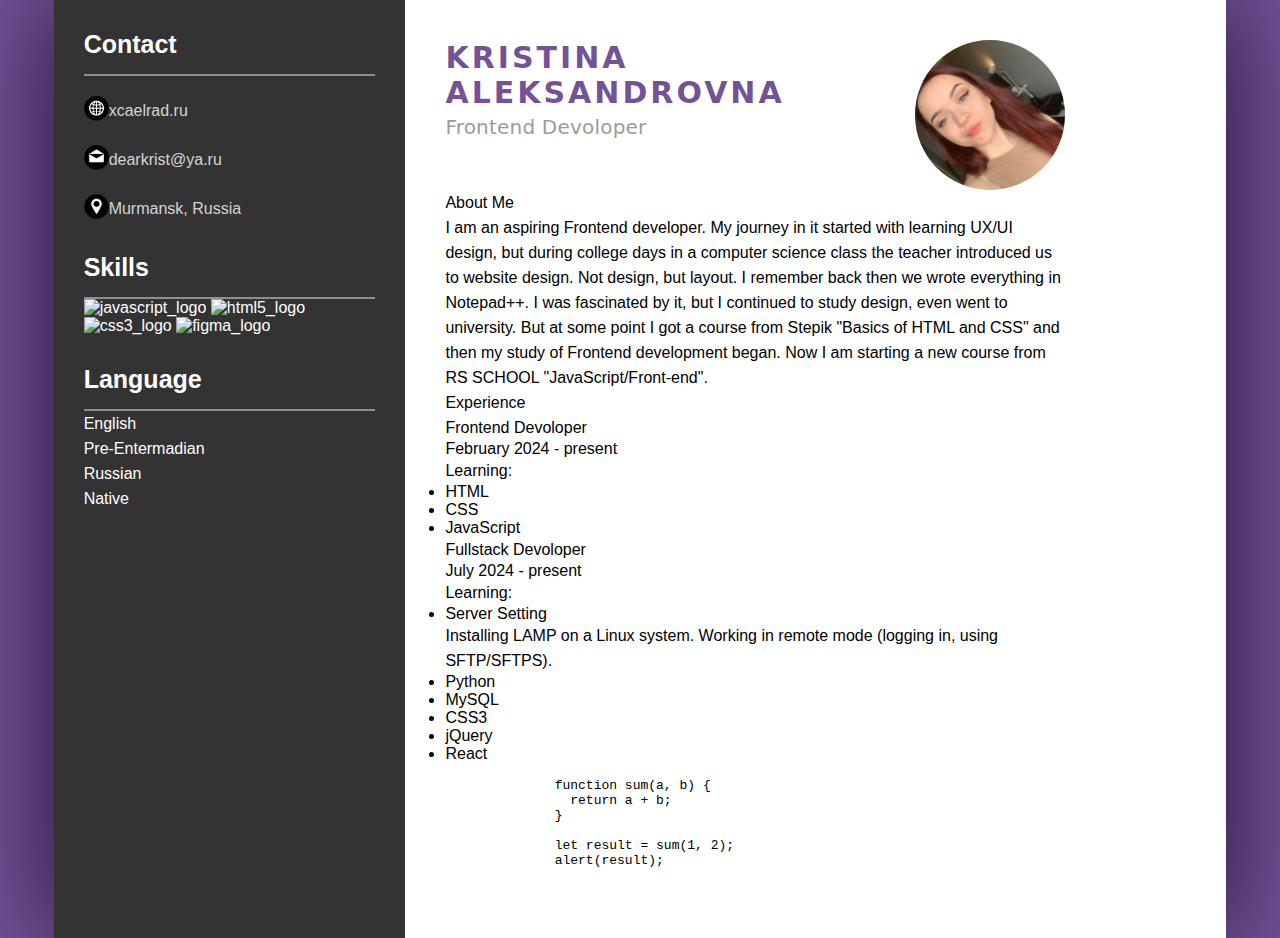
==== index.html @ c2f1c481 "fix: changed the image in the html file itself" ====
<!DOCTYPE html>
<html lang="en">
  <head>
    <meta charset="UTF-8" />
    <meta name="viewport" content="width=device-width, initial-scale=1.0" />
    <link rel="preconnect" href="https://fonts.googleapis.com" />
    <link rel="preconnect" href="https://fonts.gstatic.com" crossorigin />
    <link
      href="https://fonts.googleapis.com/css2?family=Roboto+Mono:ital,wght@0,100..700;1,100..700&display=swap"
      rel="stylesheet"
    />
    <link rel="stylesheet" href="style.css" />
    <link
      rel="icon"
      href="./assets/icons/Title.png"
      type="image/logo"
      sizes="32x32"
    />
    <title>Kristina Aleksandrovna</title>
  </head>
  <body>
    <div class="container">
      <aside class="aside">
        <h2>Contact</h2>
        <div class="web">
          <a href="https://xcaelrad.ru/">
            <img src="/assets/icons/web.png" alt="web" class="icon-web" />
          </a>
          <a href="https://xcaelrad.ru/" class="web-link">xcaelrad.ru</a>
        </div>
        <div class="mail">
          <a href="mailto:dearkrist@ya.ru">
            <img src="/assets/icons/email.png" alt="email" class="icon-mail" />
          </a>
          <a href="mailto:dearkrist@ya.ru" class="mail-link">dearkrist@ya.ru</a>
        </div>
        <div class="location">
          <a href="https://maps.app.goo.gl/uzctBciuU7Ap6gJd6" target="_blank">
            <img
              src="/assets/icons/location.png"
              alt="locan-img"
              class="icon-local"
            />
          </a>
          <a
            href="https://maps.app.goo.gl/uzctBciuU7Ap6gJd6"
            class="local-link"
            target="_blank"
            >Murmansk, Russia</a
          >
        </div>
        <h2>Skills</h2>
        <div class="icon">
          <img
            src="https://cdn.jsdelivr.net/gh/devicons/devicon/icons/javascript/javascript-original.svg"
            height="30"
            alt="javascript_logo"
            class="js"
          />
          <img
            src="https://cdn.jsdelivr.net/gh/devicons/devicon/icons/html5/html5-original.svg"
            height="30"
            alt="html5_logo"
            class="html"
          />
          <img
            src="https://cdn.jsdelivr.net/gh/devicons/devicon/icons/css3/css3-original.svg"
            height="30"
            alt="css3_logo"
            class="css"
          />
          <img
            src="https://cdn.jsdelivr.net/gh/devicons/devicon/icons/figma/figma-original.svg"
            height="30"
            alt="figma_logo"
            class="figma"
          />
        </div>
        <h2>Language</h2>
        <p class="eng">English</p>
        <p>Pre-Entermadian</p>
        <p class="ru">Russian</p>
        <p>Native</p>
      </aside>

      <main class="main">
        <section class="head">
          <div class="name">
            <h1>Kristina Aleksandrovna</h1>
            <h3>Frontend Devoloper</h3>
          </div>
          <img src="/assets/img/myself-cv.jpg" alt="Myself" class="myself" />
        </section>
        <section class="about">
          <p class="subtitle">About Me</p>
          <p class="info">
            I am an aspiring Frontend developer. My journey in it started with
            learning UX/UI design, but during college days in a computer science
            class the teacher introduced us to website design. Not design, but
            layout. I remember back then we wrote everything in Notepad++. I was
            fascinated by it, but I continued to study design, even went to
            university. But at some point I got a course from Stepik "Basics of
            HTML and CSS" and then my study of Frontend development began. Now I
            am starting a new course from RS SCHOOL "JavaScript/Front-end".
          </p>
        </section>
        <section class="experience">
          <div class="experience-item">
            <p class="subtitle">Experience</p>
            <p class="position">Frontend Devoloper</p>
            <div class="badge-one">
              <span class="badge">February 2024 - present</span>
            </div>
            <p class="learn">Learning:</p>
            <ul>
              <li>HTML</li>
              <li>CSS</li>
              <li>JavaScript</li>
            </ul>
          </div>
          <div class="experience-item">
            <p class="position">Fullstack Devoloper</p>
            <div class="badge-two">
              <span class="badge-july">July 2024 - present</span>
            </div>
            <p class="learn">Learning:</p>
            <ul>
              <li>Server Setting</li>
              <p>
                Installing LAMP on a Linux system. Working in remote mode
                (logging in, using SFTP/SFTPS).
              </p>
              <li>Python</li>
              <li>MySQL</li>
              <li>CSS3</li>
              <li>jQuery</li>
              <li>React</li>
            </ul>
          </div>
        </section>
        <section class="code-example">
          <pre>
            <code>
              function sum(a, b) {
                return a + b;
              }
              
              let result = sum(1, 2);
              alert(result);
            </code>
          </pre>
        </section>
      </main>
    </div>
  </body>
</html>
---- style.css ----
* {
  padding: 0;
  margin: 0;
  box-sizing: border-box;
}

body {
  font-family: Arial, Helvetica, sans-serif;
  display: flex;
  justify-content: center;
  background-color: #4e227ac9;
}

h1 {
  font-size: 30px;
  font-family: system-ui, -apple-system, BlinkMacSystemFont, "Segoe UI", Roboto,
    Oxygen, Ubuntu, Cantarell, "Open Sans", "Helvetica Neue", sans-serif;
  font-weight: 600;
  text-transform: uppercase;
  letter-spacing: 0.1em;
  word-spacing: 0.2em;
  color: #4e227ac9;
}

h2 {
  font-size: 25px;
  padding: 30px 0 15px 0px;
  border-bottom: 2px solid hsl(30, 3%, 56%);
}

h3 {
  font-size: 20px;
  font-weight: 500;
  font-family: system-ui, -apple-system, BlinkMacSystemFont, "Segoe UI", Roboto,
    Oxygen, Ubuntu, Cantarell, "Open Sans", "Helvetica Neue", sans-serif;
  letter-spacing: 0.01em;
  color: #9b9b9b;
  padding-top: 5px;
}

p {
  line-height: 25px;
}

.myself {
  max-width: 150px;
  max-height: 150px;
  border-radius: 50%;
}

.container {
  display: flex;
  max-width: 1180px;
  background-color: #fff;
  box-shadow: 0 0 100px rgba(16, 1, 31, 0.8);
}

main {
  padding: 40px;
  width: 700px;
}

/* Left columns */

.aside {
  padding: 0px 30px 30px 30px;
  color: #fff;
  background-color: #333;
  width: 30%;
}

.web,
.mail,
.location {
  display: flex;
  align-items: center;
  justify-content: left;
  margin-top: 20px;
}

.icon-web,
.icon-mail,
.icon-local {
  width: 25px;
  height: 25px;
}

.web-link,
.mail-link,
.local-link {
  font-size: 1em;
  color: hwb(0 83% 17%);
  text-decoration: none;
}

.web-link:hover,
.mail-link:hover,
.local-link:hover {
  text-decoration: underline;
}

/* right columns */

.head {
  display: flex;
  align-items: flex-start;
  justify-content: space-between;
}
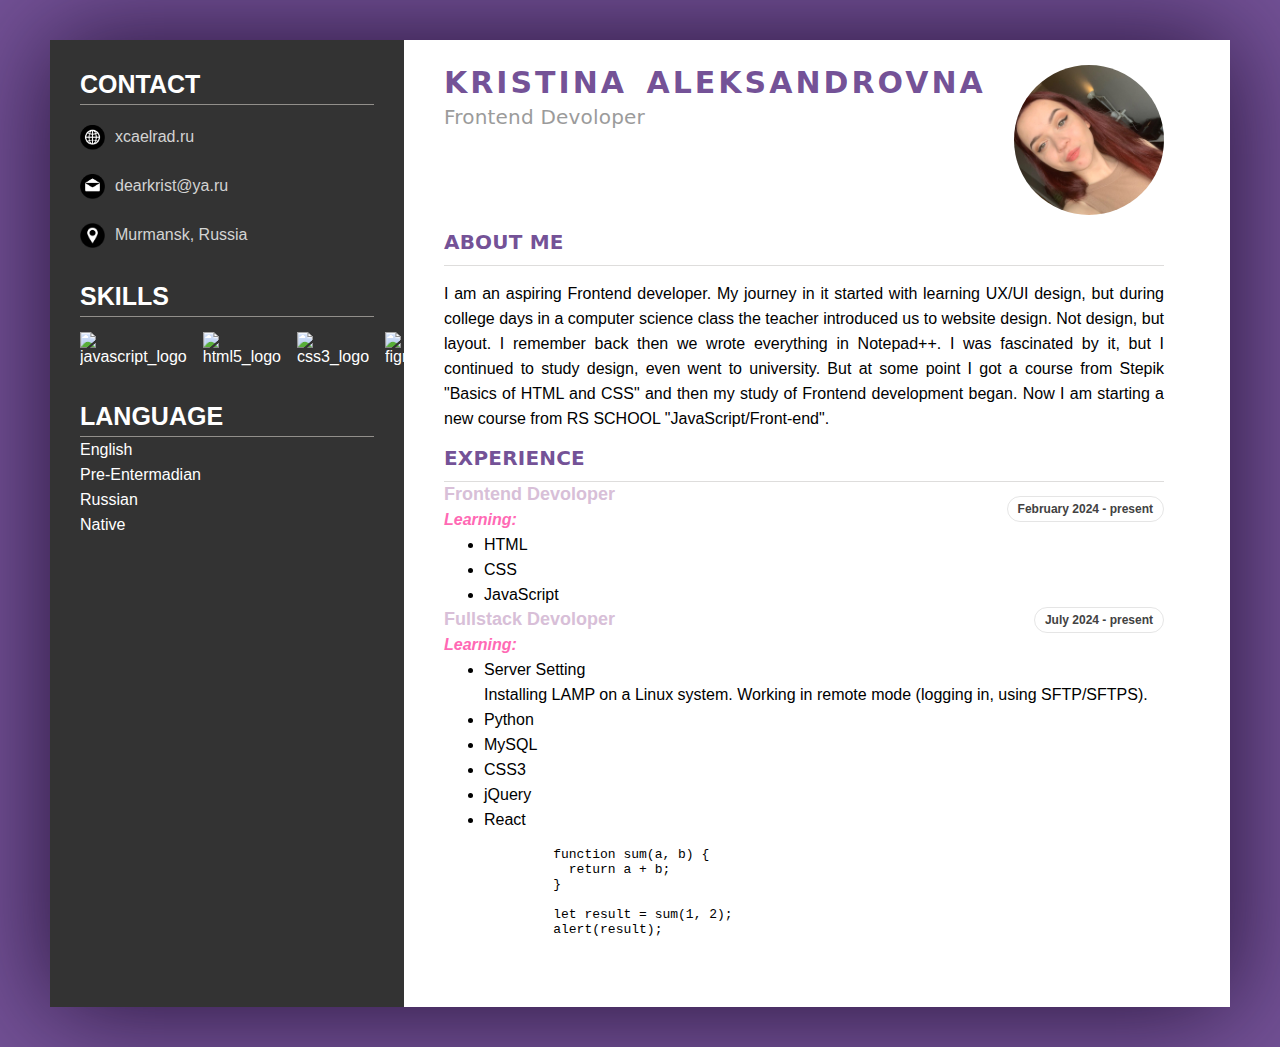
==== commit fa76687c: "feat: in html file edited values for icons, and in css file added new style values for left column." ====
--- a/index.html
+++ b/index.html
@@ -53,25 +53,25 @@
         <div class="icon">
           <img
             src="https://cdn.jsdelivr.net/gh/devicons/devicon/icons/javascript/javascript-original.svg"
-            height="30"
+            height="40"
             alt="javascript_logo"
             class="js"
           />
           <img
             src="https://cdn.jsdelivr.net/gh/devicons/devicon/icons/html5/html5-original.svg"
-            height="30"
+            height="40"
             alt="html5_logo"
             class="html"
           />
           <img
             src="https://cdn.jsdelivr.net/gh/devicons/devicon/icons/css3/css3-original.svg"
-            height="30"
+            height="40"
             alt="css3_logo"
             class="css"
           />
           <img
             src="https://cdn.jsdelivr.net/gh/devicons/devicon/icons/figma/figma-original.svg"
-            height="30"
+            height="40"
             alt="figma_logo"
             class="figma"
           />
--- a/style.css
+++ b/style.css
@@ -24,8 +24,9 @@
 
 h2 {
   font-size: 25px;
-  padding: 30px 0 15px 0px;
-  border-bottom: 2px solid hsl(30, 3%, 56%);
+  text-transform: uppercase;
+  padding: 30px 0 5px 0px;
+  border-bottom: 1px solid hsl(30, 3%, 56%);
 }
 
 h3 {
@@ -42,6 +43,16 @@
   line-height: 25px;
 }
 
+ul {
+  padding: 0px 0px 0px 40px;
+}
+
+li {
+  text-align: justify;
+  font-size: 16px;
+  line-height: 25px;
+}
+
 .myself {
   max-width: 150px;
   max-height: 150px;
@@ -53,11 +64,13 @@
   max-width: 1180px;
   background-color: #fff;
   box-shadow: 0 0 100px rgba(16, 1, 31, 0.8);
+  margin: 40px;
 }
 
 main {
   padding: 40px;
-  width: 700px;
+  width: 800px;
+  padding-top: 25px;
 }
 
 /* Left columns */
@@ -76,6 +89,7 @@
   align-items: center;
   justify-content: left;
   margin-top: 20px;
+  gap: 10px;
 }
 
 .icon-web,
@@ -91,12 +105,19 @@
   font-size: 1em;
   color: hwb(0 83% 17%);
   text-decoration: none;
+  padding-bottom: 5px;
 }
 
 .web-link:hover,
 .mail-link:hover,
 .local-link:hover {
   text-decoration: underline;
+}
+
+.icon {
+  display: flex;
+  gap: 16px;
+  padding-top: 15px;
 }
 
 /* right columns */
@@ -106,3 +127,66 @@
   align-items: flex-start;
   justify-content: space-between;
 }
+
+.subtitle {
+  font-family: system-ui, -apple-system, BlinkMacSystemFont, "Segoe UI", Roboto,
+    Oxygen, Ubuntu, Cantarell, "Open Sans", "Helvetica Neue", sans-serif;
+  font-size: 20px;
+  font-weight: 600;
+  letter-spacing: 0.01em;
+  text-transform: uppercase;
+  color: #4e227ac9;
+  padding: 15px 0px 10px 0px;
+  border-bottom: 1px solid hsl(30, 3%, 56%, 0.3);
+}
+
+.info {
+  padding-top: 15px;
+  line-height: 25px;
+  text-align: justify;
+}
+
+.experience {
+  position: relative;
+}
+
+.experience-item {
+  position: relative;
+}
+
+.badge-one {
+  display: flex;
+  flex-direction: column;
+  position: absolute;
+  right: 0px;
+  top: 65px;
+  gap: 10px;
+}
+
+.badge-july {
+  position: absolute;
+  right: 0px;
+  top: 0px;
+}
+
+.badge,
+.badge-july {
+  font-size: 12px;
+  font-weight: bold;
+  border: 1px solid rgba(211, 211, 211, 0.582);
+  border-radius: 15px;
+  color: rgb(66, 66, 66);
+  padding: 5px 10px;
+}
+
+.position {
+  font-size: 18px;
+  font-weight: bold;
+  color: thistle;
+}
+
+.learn {
+  font-style: italic;
+  font-weight: bold;
+  color: hotpink;
+}
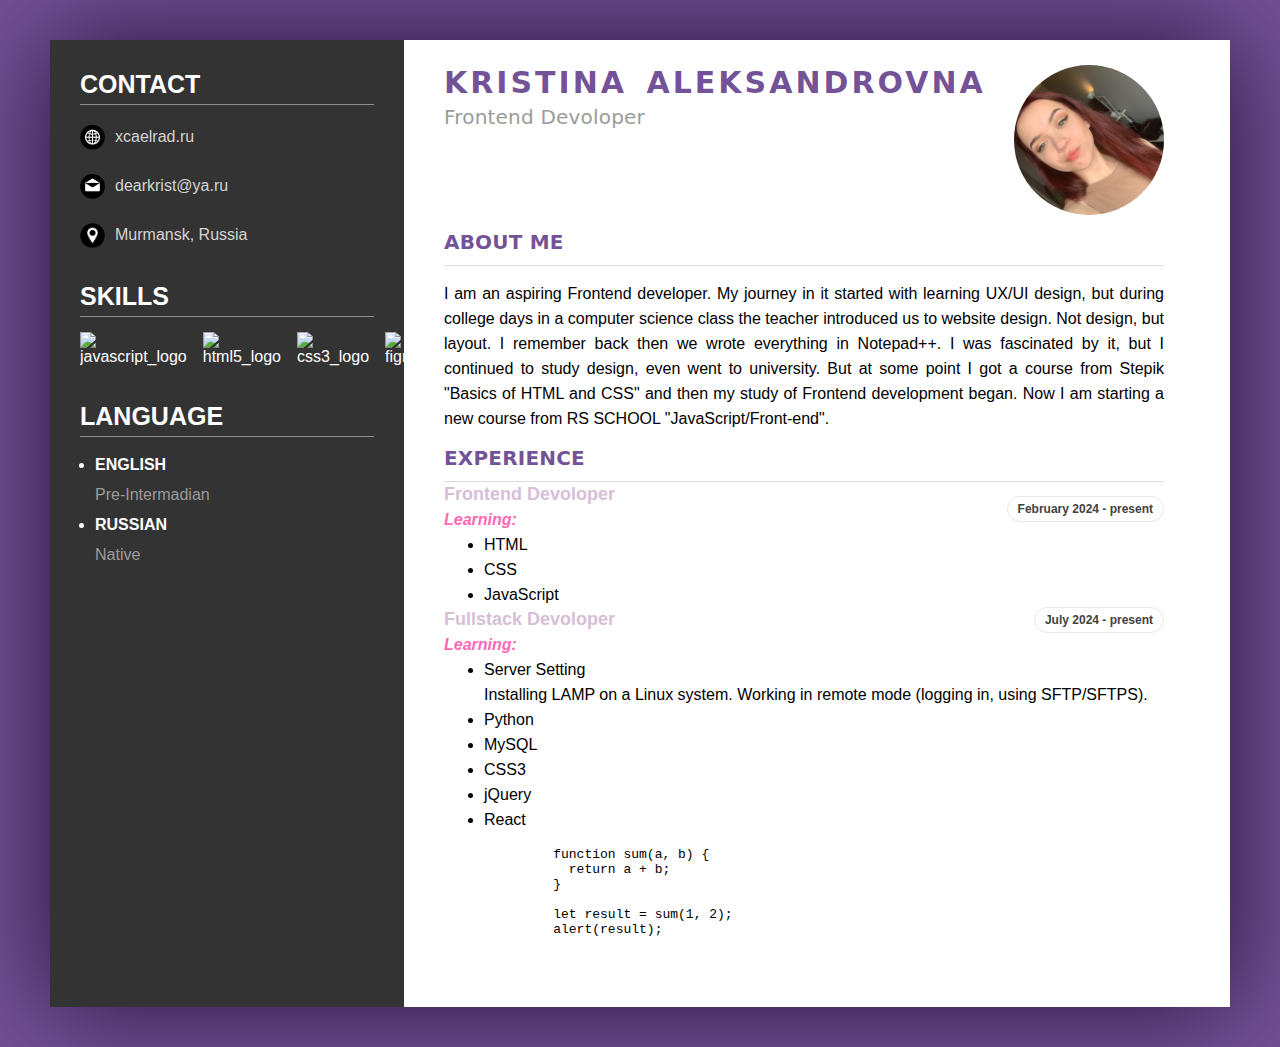
==== commit af5a9f7a: "feat: In the html file, footer 80-85 changed to a list. In the css file a style for it was added." ====
--- a/index.html
+++ b/index.html
@@ -77,10 +77,12 @@
           />
         </div>
         <h2>Language</h2>
-        <p class="eng">English</p>
-        <p>Pre-Entermadian</p>
-        <p class="ru">Russian</p>
-        <p>Native</p>
+        <ul class="lang">
+          <li class="language">English</li>
+          <p class="comment">Pre-Intermadian</p>
+          <li class="language">Russian</li>
+          <p class="comment">Native</p>
+        </ul>
       </aside>
 
       <main class="main">
--- a/style.css
+++ b/style.css
@@ -120,6 +120,21 @@
   padding-top: 15px;
 }
 
+.lang {
+  padding: 15px;
+}
+
+.language {
+  font-weight: bold;
+  text-transform: uppercase;
+  padding: 0px 0px 5px 0px;
+}
+
+.comment {
+  color: #9b9b9b;
+  padding-bottom: 5px;
+}
+
 /* right columns */
 
 .head {
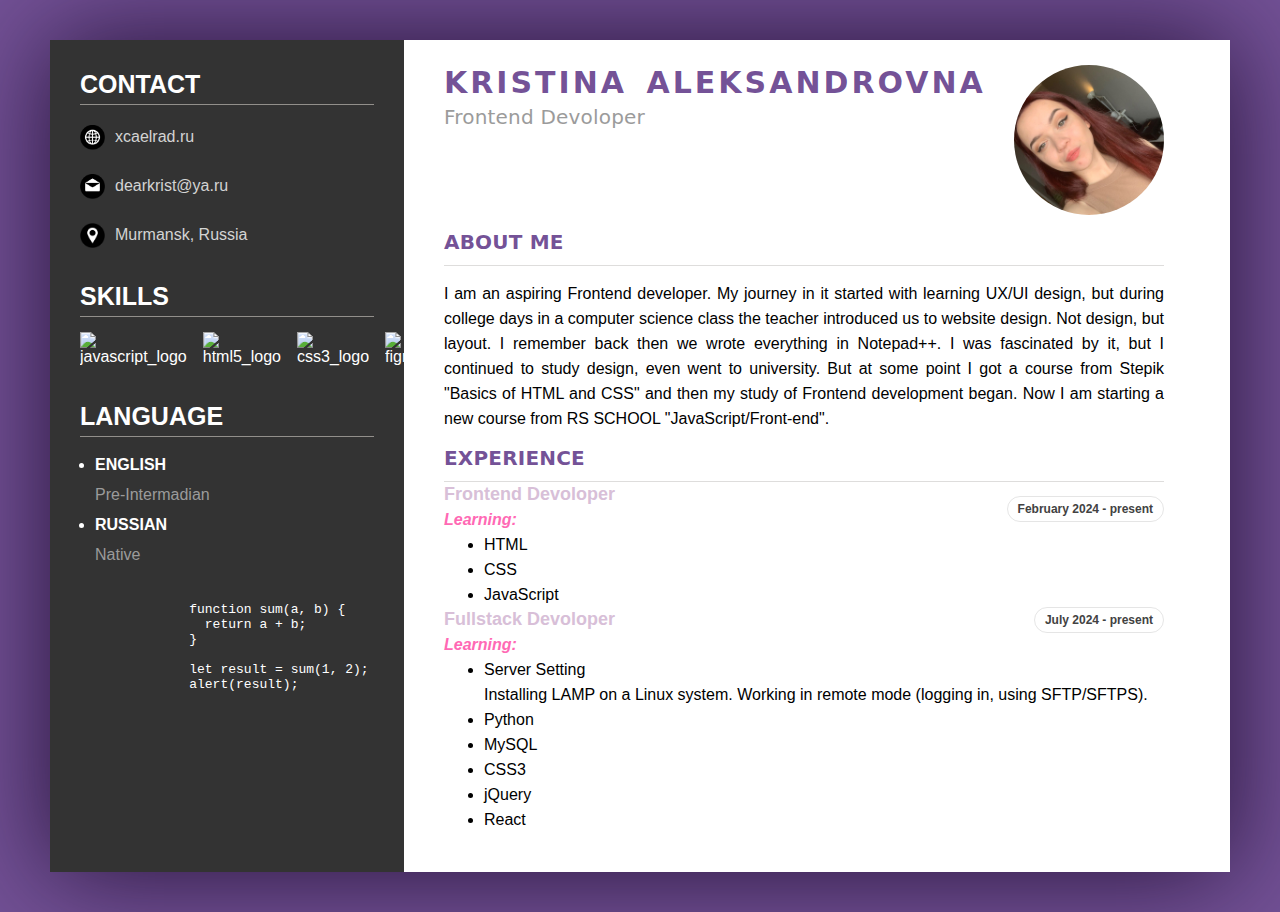
==== commit c14f19c0: "fix: code example moved to the left column for harmonious composition" ====
--- a/index.html
+++ b/index.html
@@ -83,6 +83,18 @@
           <li class="language">Russian</li>
           <p class="comment">Native</p>
         </ul>
+        <section class="code-example">
+          <pre>
+            <code>
+              function sum(a, b) {
+                return a + b;
+              }
+              
+              let result = sum(1, 2);
+              alert(result);
+            </code>
+          </pre>
+        </section>
       </aside>
 
       <main class="main">
@@ -140,18 +152,6 @@
             </ul>
           </div>
         </section>
-        <section class="code-example">
-          <pre>
-            <code>
-              function sum(a, b) {
-                return a + b;
-              }
-              
-              let result = sum(1, 2);
-              alert(result);
-            </code>
-          </pre>
-        </section>
       </main>
     </div>
   </body>
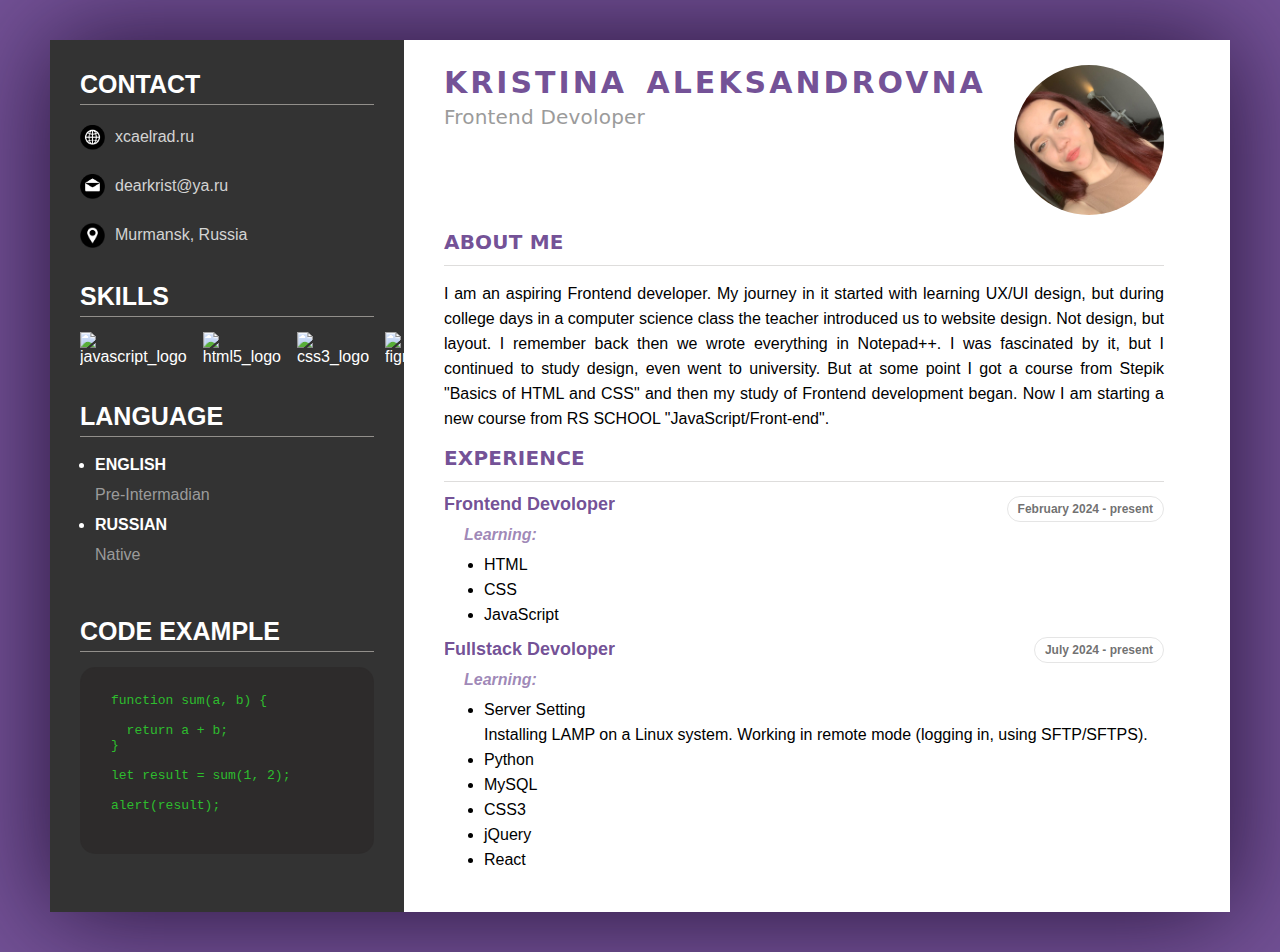
==== commit 829405e9: "feat: added style for pre" ====
--- a/index.html
+++ b/index.html
@@ -84,14 +84,17 @@
           <p class="comment">Native</p>
         </ul>
         <section class="code-example">
+          <h2>Code Example</h2>
           <pre>
             <code>
-              function sum(a, b) {
-                return a + b;
-              }
+function sum(a, b) {
+
+  return a + b;
+}
               
-              let result = sum(1, 2);
-              alert(result);
+let result = sum(1, 2);
+
+alert(result);
             </code>
           </pre>
         </section>
--- a/style.css
+++ b/style.css
@@ -135,6 +135,20 @@
   padding-bottom: 5px;
 }
 
+pre {
+  margin-top: 15px;
+  border: 1px solid rgba(46, 45, 45, 0.582);
+  background: #2521216b;
+  border-radius: 15px;
+  padding: 10px 30px;
+}
+
+code {
+  color: rgb(46, 189, 46);
+  margin: 0;
+  padding: 0;
+}
+
 /* right columns */
 
 .head {
@@ -181,7 +195,7 @@
 .badge-july {
   position: absolute;
   right: 0px;
-  top: 0px;
+  top: 10px;
 }
 
 .badge,
@@ -190,18 +204,20 @@
   font-weight: bold;
   border: 1px solid rgba(211, 211, 211, 0.582);
   border-radius: 15px;
-  color: rgb(66, 66, 66);
+  color: rgba(66, 66, 66, 0.753);
   padding: 5px 10px;
 }
 
 .position {
+  padding-top: 10px;
   font-size: 18px;
   font-weight: bold;
-  color: thistle;
+  color: #4e227ac9;
 }
 
 .learn {
+  padding: 5px 0px 5px 20px;
   font-style: italic;
   font-weight: bold;
-  color: hotpink;
-}
+  color: #4e227a8c;
+}
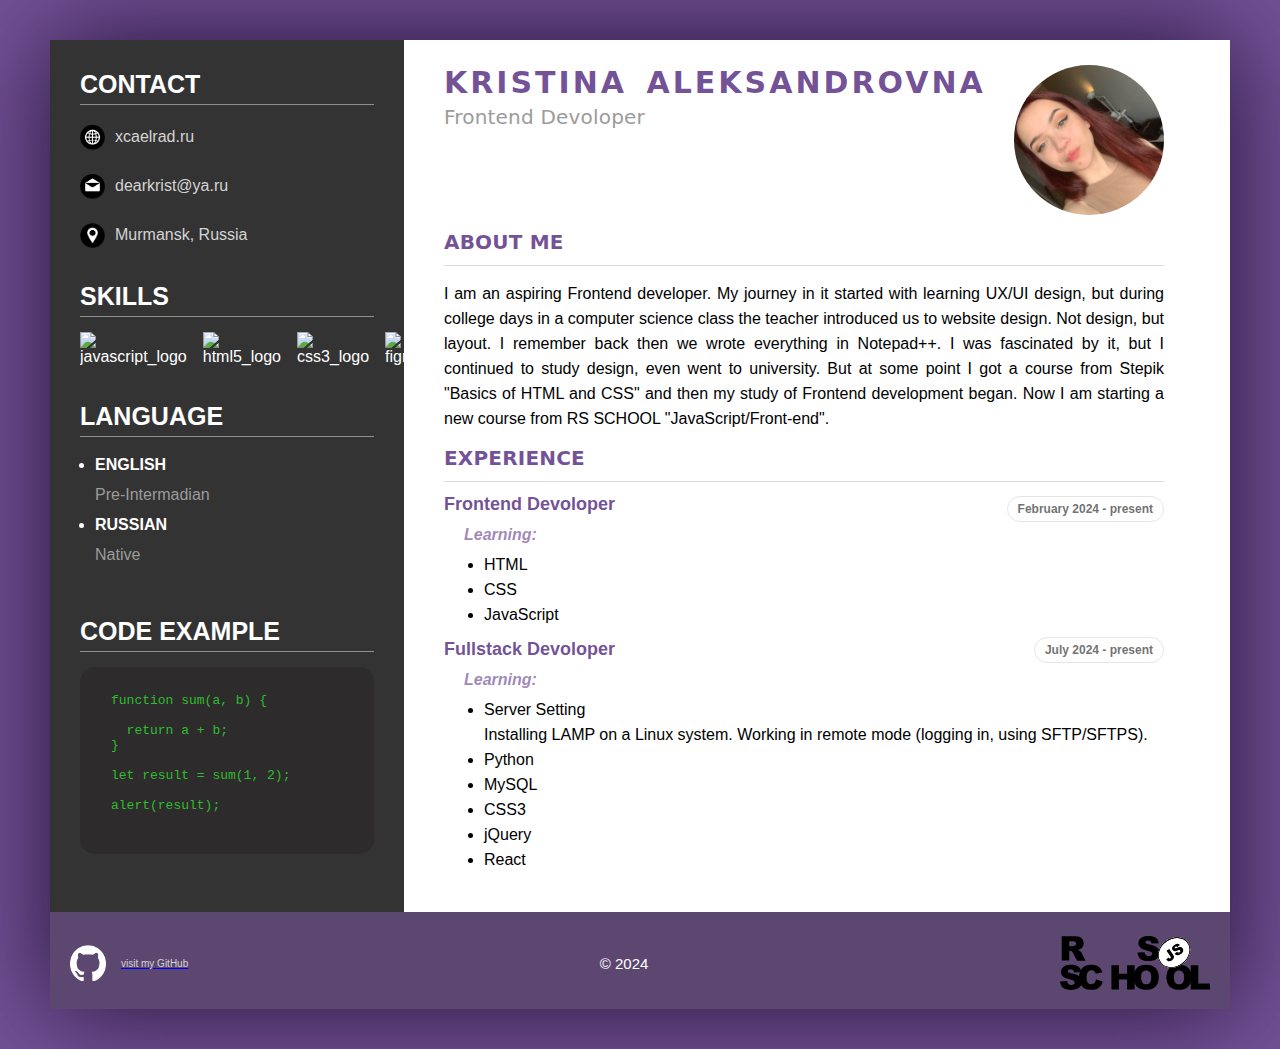
==== commit 5f854086: "feat: added icons, added futor and style to it" ====
--- a/index.html
+++ b/index.html
@@ -20,72 +20,79 @@
   </head>
   <body>
     <div class="container">
-      <aside class="aside">
-        <h2>Contact</h2>
-        <div class="web">
-          <a href="https://xcaelrad.ru/">
-            <img src="/assets/icons/web.png" alt="web" class="icon-web" />
-          </a>
-          <a href="https://xcaelrad.ru/" class="web-link">xcaelrad.ru</a>
-        </div>
-        <div class="mail">
-          <a href="mailto:dearkrist@ya.ru">
-            <img src="/assets/icons/email.png" alt="email" class="icon-mail" />
-          </a>
-          <a href="mailto:dearkrist@ya.ru" class="mail-link">dearkrist@ya.ru</a>
-        </div>
-        <div class="location">
-          <a href="https://maps.app.goo.gl/uzctBciuU7Ap6gJd6" target="_blank">
+      <div class="two-coloumn">
+        <aside class="aside">
+          <h2>Contact</h2>
+          <div class="web">
+            <a href="https://xcaelrad.ru/">
+              <img src="/assets/icons/web.png" alt="web" class="icon-web" />
+            </a>
+            <a href="https://xcaelrad.ru/" class="web-link">xcaelrad.ru</a>
+          </div>
+          <div class="mail">
+            <a href="mailto:dearkrist@ya.ru">
+              <img
+                src="/assets/icons/email.png"
+                alt="email"
+                class="icon-mail"
+              />
+            </a>
+            <a href="mailto:dearkrist@ya.ru" class="mail-link"
+              >dearkrist@ya.ru</a
+            >
+          </div>
+          <div class="location">
+            <a href="https://maps.app.goo.gl/uzctBciuU7Ap6gJd6" target="_blank">
+              <img
+                src="/assets/icons/location.png"
+                alt="locan-img"
+                class="icon-local"
+              />
+            </a>
+            <a
+              href="https://maps.app.goo.gl/uzctBciuU7Ap6gJd6"
+              class="local-link"
+              target="_blank"
+              >Murmansk, Russia</a
+            >
+          </div>
+          <h2>Skills</h2>
+          <div class="icon">
             <img
-              src="/assets/icons/location.png"
-              alt="locan-img"
-              class="icon-local"
+              src="https://cdn.jsdelivr.net/gh/devicons/devicon/icons/javascript/javascript-original.svg"
+              height="40"
+              alt="javascript_logo"
+              class="js"
             />
-          </a>
-          <a
-            href="https://maps.app.goo.gl/uzctBciuU7Ap6gJd6"
-            class="local-link"
-            target="_blank"
-            >Murmansk, Russia</a
-          >
-        </div>
-        <h2>Skills</h2>
-        <div class="icon">
-          <img
-            src="https://cdn.jsdelivr.net/gh/devicons/devicon/icons/javascript/javascript-original.svg"
-            height="40"
-            alt="javascript_logo"
-            class="js"
-          />
-          <img
-            src="https://cdn.jsdelivr.net/gh/devicons/devicon/icons/html5/html5-original.svg"
-            height="40"
-            alt="html5_logo"
-            class="html"
-          />
-          <img
-            src="https://cdn.jsdelivr.net/gh/devicons/devicon/icons/css3/css3-original.svg"
-            height="40"
-            alt="css3_logo"
-            class="css"
-          />
-          <img
-            src="https://cdn.jsdelivr.net/gh/devicons/devicon/icons/figma/figma-original.svg"
-            height="40"
-            alt="figma_logo"
-            class="figma"
-          />
-        </div>
-        <h2>Language</h2>
-        <ul class="lang">
-          <li class="language">English</li>
-          <p class="comment">Pre-Intermadian</p>
-          <li class="language">Russian</li>
-          <p class="comment">Native</p>
-        </ul>
-        <section class="code-example">
-          <h2>Code Example</h2>
-          <pre>
+            <img
+              src="https://cdn.jsdelivr.net/gh/devicons/devicon/icons/html5/html5-original.svg"
+              height="40"
+              alt="html5_logo"
+              class="html"
+            />
+            <img
+              src="https://cdn.jsdelivr.net/gh/devicons/devicon/icons/css3/css3-original.svg"
+              height="40"
+              alt="css3_logo"
+              class="css"
+            />
+            <img
+              src="https://cdn.jsdelivr.net/gh/devicons/devicon/icons/figma/figma-original.svg"
+              height="40"
+              alt="figma_logo"
+              class="figma"
+            />
+          </div>
+          <h2>Language</h2>
+          <ul class="lang">
+            <li class="language">English</li>
+            <p class="comment">Pre-Intermadian</p>
+            <li class="language">Russian</li>
+            <p class="comment">Native</p>
+          </ul>
+          <section class="code-example">
+            <h2>Code Example</h2>
+            <pre>
             <code>
 function sum(a, b) {
 
@@ -97,65 +104,87 @@
 alert(result);
             </code>
           </pre>
-        </section>
-      </aside>
-
-      <main class="main">
-        <section class="head">
-          <div class="name">
-            <h1>Kristina Aleksandrovna</h1>
-            <h3>Frontend Devoloper</h3>
-          </div>
-          <img src="/assets/img/myself-cv.jpg" alt="Myself" class="myself" />
-        </section>
-        <section class="about">
-          <p class="subtitle">About Me</p>
-          <p class="info">
-            I am an aspiring Frontend developer. My journey in it started with
-            learning UX/UI design, but during college days in a computer science
-            class the teacher introduced us to website design. Not design, but
-            layout. I remember back then we wrote everything in Notepad++. I was
-            fascinated by it, but I continued to study design, even went to
-            university. But at some point I got a course from Stepik "Basics of
-            HTML and CSS" and then my study of Frontend development began. Now I
-            am starting a new course from RS SCHOOL "JavaScript/Front-end".
-          </p>
-        </section>
-        <section class="experience">
-          <div class="experience-item">
-            <p class="subtitle">Experience</p>
-            <p class="position">Frontend Devoloper</p>
-            <div class="badge-one">
-              <span class="badge">February 2024 - present</span>
+          </section>
+        </aside>
+        <main class="main">
+          <section class="head">
+            <div class="name">
+              <h1>Kristina Aleksandrovna</h1>
+              <h3>Frontend Devoloper</h3>
             </div>
-            <p class="learn">Learning:</p>
-            <ul>
-              <li>HTML</li>
-              <li>CSS</li>
-              <li>JavaScript</li>
-            </ul>
-          </div>
-          <div class="experience-item">
-            <p class="position">Fullstack Devoloper</p>
-            <div class="badge-two">
-              <span class="badge-july">July 2024 - present</span>
+            <img src="/assets/img/myself-cv.jpg" alt="Myself" class="myself" />
+          </section>
+          <section class="about">
+            <p class="subtitle">About Me</p>
+            <p class="info">
+              I am an aspiring Frontend developer. My journey in it started with
+              learning UX/UI design, but during college days in a computer
+              science class the teacher introduced us to website design. Not
+              design, but layout. I remember back then we wrote everything in
+              Notepad++. I was fascinated by it, but I continued to study
+              design, even went to university. But at some point I got a course
+              from Stepik "Basics of HTML and CSS" and then my study of Frontend
+              development began. Now I am starting a new course from RS SCHOOL
+              "JavaScript/Front-end".
+            </p>
+          </section>
+          <section class="experience">
+            <div class="experience-item">
+              <p class="subtitle">Experience</p>
+              <p class="position">Frontend Devoloper</p>
+              <div class="badge-one">
+                <span class="badge">February 2024 - present</span>
+              </div>
+              <p class="learn">Learning:</p>
+              <ul>
+                <li>HTML</li>
+                <li>CSS</li>
+                <li>JavaScript</li>
+              </ul>
             </div>
-            <p class="learn">Learning:</p>
-            <ul>
-              <li>Server Setting</li>
-              <p>
-                Installing LAMP on a Linux system. Working in remote mode
-                (logging in, using SFTP/SFTPS).
-              </p>
-              <li>Python</li>
-              <li>MySQL</li>
-              <li>CSS3</li>
-              <li>jQuery</li>
-              <li>React</li>
-            </ul>
-          </div>
-        </section>
-      </main>
+            <div class="experience-item">
+              <p class="position">Fullstack Devoloper</p>
+              <div class="badge-two">
+                <span class="badge-july">July 2024 - present</span>
+              </div>
+              <p class="learn">Learning:</p>
+              <ul>
+                <li>Server Setting</li>
+                <p>
+                  Installing LAMP on a Linux system. Working in remote mode
+                  (logging in, using SFTP/SFTPS).
+                </p>
+                <li>Python</li>
+                <li>MySQL</li>
+                <li>CSS3</li>
+                <li>jQuery</li>
+                <li>React</li>
+              </ul>
+            </div>
+          </section>
+        </main>
+      </div>
+      <footer>
+        <a href="https://github.com/xcaelrad" class="github">
+          <img
+            class="github-icon"
+            src="/assets/icons/github-mark-white.png"
+            alt="git"
+            width="36"
+            height="36"
+          />
+          <p class="visit">visit my GitHub</p>
+        </a>
+        <p class="years">© 2024</p>
+        <a href="https://rs.school/js/">
+          <img
+            src="/assets/icons/rs_school_js.svg"
+            alt="RS"
+            width="150"
+            height="60"
+          />
+        </a>
+      </footer>
     </div>
   </body>
 </html>
--- a/style.css
+++ b/style.css
@@ -60,11 +60,14 @@
 }
 
 .container {
-  display: flex;
   max-width: 1180px;
   background-color: #fff;
   box-shadow: 0 0 100px rgba(16, 1, 31, 0.8);
   margin: 40px;
+}
+
+.two-coloumn {
+  display: flex;
 }
 
 main {
@@ -221,3 +224,35 @@
   font-weight: bold;
   color: #4e227a8c;
 }
+
+footer {
+  display: flex;
+  justify-content: space-between;
+  align-items: center;
+  padding: 20px 20px 15px 20px;
+  font-size: 8px;
+  color: #fff;
+  background-color: #301649c9;
+}
+
+.github {
+  display: flex;
+  align-items: center;
+  gap: 15px;
+}
+
+.visit {
+  font-size: 10px;
+  color: hwb(0 83% 17%);
+  text-decoration: none;
+}
+
+.visit:hover {
+  text-decoration: underline;
+}
+
+.years {
+  display: flex;
+  align-items: end;
+  font-size: 15px;
+}
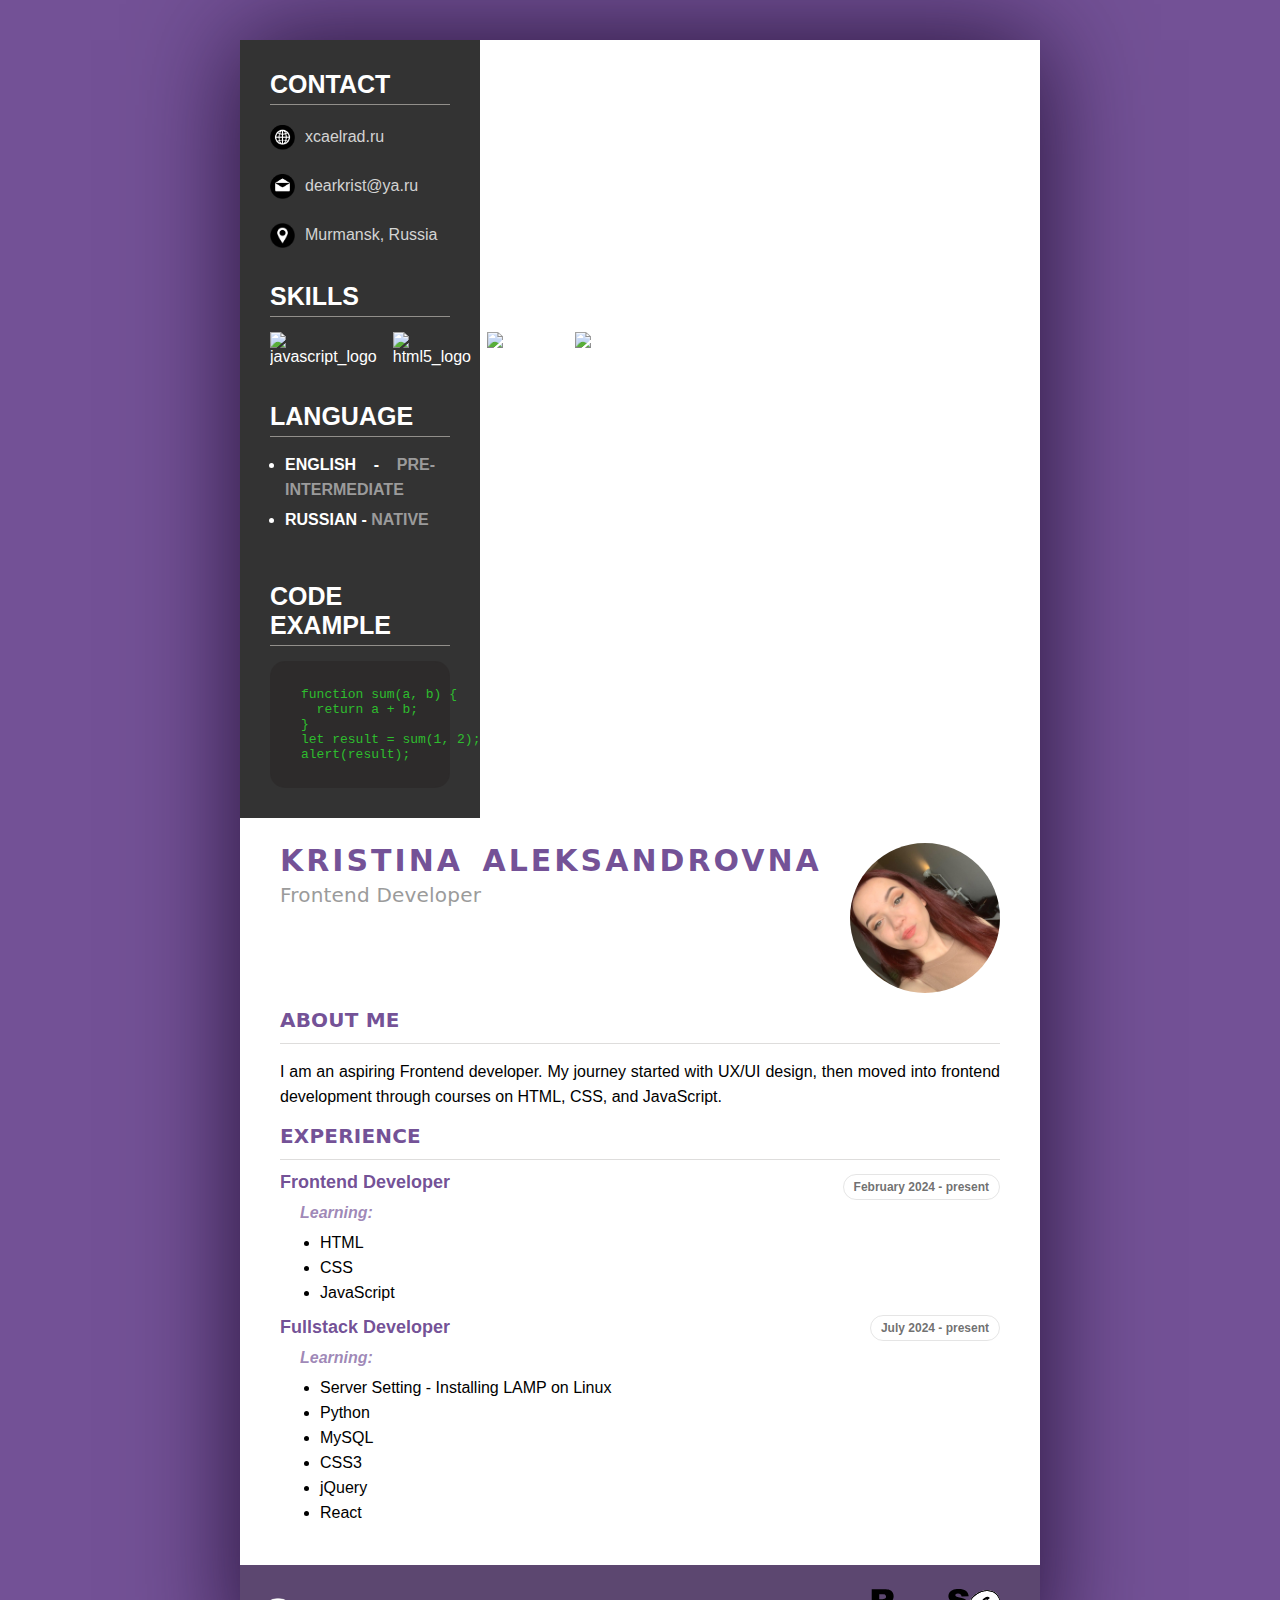
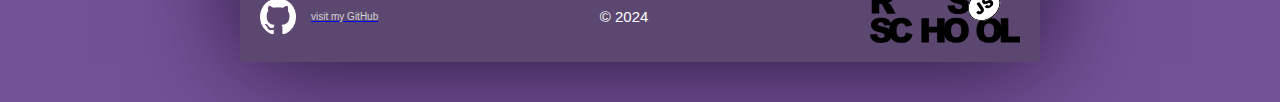
==== commit 9967cf83: "docs: Update index.html 2.0" ====
--- a/index.html
+++ b/index.html
@@ -1,137 +1,79 @@
 <!DOCTYPE html>
 <html lang="en">
   <head>
-    <meta charset="UTF-8" />
-    <meta name="viewport" content="width=device-width, initial-scale=1.0" />
-    <link rel="preconnect" href="https://fonts.googleapis.com" />
-    <link rel="preconnect" href="https://fonts.gstatic.com" crossorigin />
-    <link
-      href="https://fonts.googleapis.com/css2?family=Roboto+Mono:ital,wght@0,100..700;1,100..700&display=swap"
-      rel="stylesheet"
-    />
-    <link rel="stylesheet" href="style.css" />
-    <link
-      rel="icon"
-      href="./assets/icons/Title.png"
-      type="image/logo"
-      sizes="32x32"
-    />
+    <meta charset="UTF-8">
+    <meta name="viewport" content="width=device-width, initial-scale=1.0">
+    <link rel="preconnect" href="https://fonts.googleapis.com">
+    <link rel="preconnect" href="https://fonts.gstatic.com" crossorigin>
+    <link href="https://fonts.googleapis.com/css2?family=Roboto+Mono:ital,wght@0,100..700;1,100..700&display=swap" rel="stylesheet">
+    <link rel="stylesheet" href="style.css">
+    <link rel="icon" href="./assets/icons/Title.png" type="image/logo" sizes="32x32">
     <title>Kristina Aleksandrovna</title>
   </head>
   <body>
     <div class="container">
-      <div class="two-coloumn">
+      <div class="two-column">
         <aside class="aside">
           <h2>Contact</h2>
           <div class="web">
             <a href="https://xcaelrad.ru/">
-              <img src="/assets/icons/web.png" alt="web" class="icon-web" />
+              <img src="/assets/icons/web.png" alt="web" class="icon-web">
             </a>
             <a href="https://xcaelrad.ru/" class="web-link">xcaelrad.ru</a>
           </div>
           <div class="mail">
             <a href="mailto:dearkrist@ya.ru">
-              <img
-                src="/assets/icons/email.png"
-                alt="email"
-                class="icon-mail"
-              />
+              <img src="/assets/icons/email.png" alt="email" class="icon-mail">
             </a>
-            <a href="mailto:dearkrist@ya.ru" class="mail-link"
-              >dearkrist@ya.ru</a
-            >
+            <a href="mailto:dearkrist@ya.ru" class="mail-link">dearkrist@ya.ru</a>
           </div>
           <div class="location">
             <a href="https://maps.app.goo.gl/uzctBciuU7Ap6gJd6" target="_blank">
-              <img
-                src="/assets/icons/location.png"
-                alt="locan-img"
-                class="icon-local"
-              />
+              <img src="/assets/icons/location.png" alt="location-img" class="icon-local">
             </a>
-            <a
-              href="https://maps.app.goo.gl/uzctBciuU7Ap6gJd6"
-              class="local-link"
-              target="_blank"
-              >Murmansk, Russia</a
-            >
+            <a href="https://maps.app.goo.gl/uzctBciuU7Ap6gJd6" class="local-link" target="_blank">Murmansk, Russia</a>
           </div>
           <h2>Skills</h2>
           <div class="icon">
-            <img
-              src="https://cdn.jsdelivr.net/gh/devicons/devicon/icons/javascript/javascript-original.svg"
-              height="40"
-              alt="javascript_logo"
-              class="js"
-            />
-            <img
-              src="https://cdn.jsdelivr.net/gh/devicons/devicon/icons/html5/html5-original.svg"
-              height="40"
-              alt="html5_logo"
-              class="html"
-            />
-            <img
-              src="https://cdn.jsdelivr.net/gh/devicons/devicon/icons/css3/css3-original.svg"
-              height="40"
-              alt="css3_logo"
-              class="css"
-            />
-            <img
-              src="https://cdn.jsdelivr.net/gh/devicons/devicon/icons/figma/figma-original.svg"
-              height="40"
-              alt="figma_logo"
-              class="figma"
-            />
+            <img src="https://cdn.jsdelivr.net/gh/devicons/devicon/icons/javascript/javascript-original.svg" height="40" alt="javascript_logo" class="js">
+            <img src="https://cdn.jsdelivr.net/gh/devicons/devicon/icons/html5/html5-original.svg" height="40" alt="html5_logo" class="html">
+            <img src="https://cdn.jsdelivr.net/gh/devicons/devicon/icons/css3/css3-original.svg" height="40" alt="css3_logo" class="css">
+            <img src="https://cdn.jsdelivr.net/gh/devicons/devicon/icons/figma/figma-original.svg" height="40" alt="figma_logo" class="figma">
           </div>
           <h2>Language</h2>
           <ul class="lang">
-            <li class="language">English</li>
-            <p class="comment">Pre-Intermadian</p>
-            <li class="language">Russian</li>
-            <p class="comment">Native</p>
+            <li class="language">English - <span class="comment">Pre-Intermediate</span></li>
+            <li class="language">Russian - <span class="comment">Native</span></li>
           </ul>
           <section class="code-example">
             <h2>Code Example</h2>
-            <pre>
-            <code>
+            <pre><code>
 function sum(a, b) {
-
   return a + b;
 }
-              
 let result = sum(1, 2);
-
 alert(result);
-            </code>
-          </pre>
+            </code></pre>
           </section>
         </aside>
         <main class="main">
           <section class="head">
             <div class="name">
               <h1>Kristina Aleksandrovna</h1>
-              <h3>Frontend Devoloper</h3>
+              <h3>Frontend Developer</h3>
             </div>
-            <img src="/assets/img/myself-cv.jpg" alt="Myself" class="myself" />
+            <img src="/assets/img/myself-cv.jpg" alt="Myself" class="myself">
           </section>
           <section class="about">
             <p class="subtitle">About Me</p>
             <p class="info">
-              I am an aspiring Frontend developer. My journey in it started with
-              learning UX/UI design, but during college days in a computer
-              science class the teacher introduced us to website design. Not
-              design, but layout. I remember back then we wrote everything in
-              Notepad++. I was fascinated by it, but I continued to study
-              design, even went to university. But at some point I got a course
-              from Stepik "Basics of HTML and CSS" and then my study of Frontend
-              development began. Now I am starting a new course from RS SCHOOL
-              "JavaScript/Front-end".
+              I am an aspiring Frontend developer. My journey started with UX/UI design, then moved into frontend development through courses on HTML, CSS, and JavaScript.
             </p>
           </section>
           <section class="experience">
             <div class="experience-item">
               <p class="subtitle">Experience</p>
-              <p class="position">Frontend Devoloper</p>
+              <p class="position">Frontend Developer</p>
               <div class="badge-one">
                 <span class="badge">February 2024 - present</span>
               </div>
@@ -143,17 +85,13 @@
               </ul>
             </div>
             <div class="experience-item">
-              <p class="position">Fullstack Devoloper</p>
+              <p class="position">Fullstack Developer</p>
               <div class="badge-two">
                 <span class="badge-july">July 2024 - present</span>
               </div>
               <p class="learn">Learning:</p>
               <ul>
-                <li>Server Setting</li>
-                <p>
-                  Installing LAMP on a Linux system. Working in remote mode
-                  (logging in, using SFTP/SFTPS).
-                </p>
+                <li>Server Setting - Installing LAMP on Linux</li>
                 <li>Python</li>
                 <li>MySQL</li>
                 <li>CSS3</li>
@@ -166,23 +104,12 @@
       </div>
       <footer>
         <a href="https://github.com/xcaelrad" class="github">
-          <img
-            class="github-icon"
-            src="/assets/icons/github-mark-white.png"
-            alt="git"
-            width="36"
-            height="36"
-          />
+          <img class="github-icon" src="/assets/icons/github-mark-white.png" alt="github" width="36" height="36">
           <p class="visit">visit my GitHub</p>
         </a>
         <p class="years">© 2024</p>
         <a href="https://rs.school/js/">
-          <img
-            src="/assets/icons/rs_school_js.svg"
-            alt="RS"
-            width="150"
-            height="60"
-          />
+          <img src="/assets/icons/rs_school_js.svg" alt="RS" width="150" height="60">
         </a>
       </footer>
     </div>
